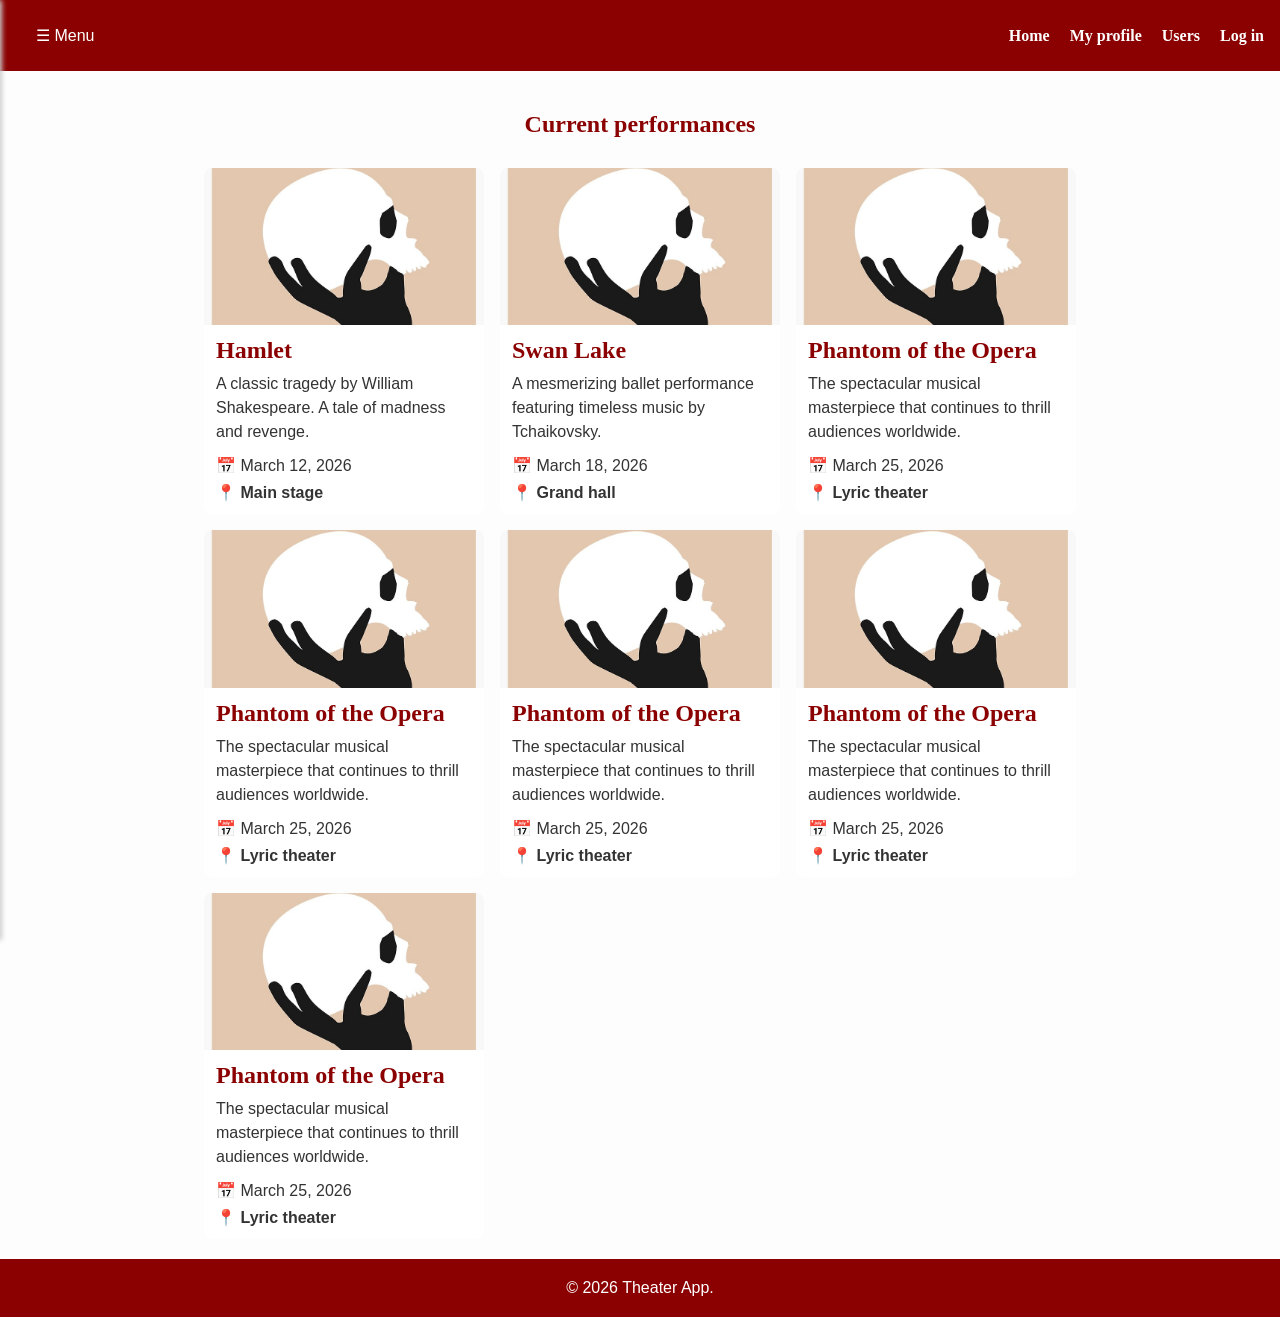
==== frontend/index.html @ f3015b36 "base structure and pages done" ====
<!DOCTYPE html>
<html lang="en">
<head>
    <meta charset="utf-8">
    <meta name="viewport" content="width=device-width, initial-scale=1.0">
    <title>theater performances</title>
    <link rel="stylesheet" href="styles/css/main.css">
</head>
<body>
    <div class="app-container">
        
        <input type="checkbox" id="sidebar-toggle" class="sidebar-toggle-checkbox">
        
        <aside class="sidebar-container">
            <label for="sidebar-toggle" class="sidebar-close-label">close menu</label>
            
            <section class="sidebar-widget">
                <h2 class="widget-title">Filters</h2>
                <p class="widget-desc">Search features will be added here later.</p>
            </section>
        </aside>

        <header class="site-header">
            <label for="sidebar-toggle" class="sidebar-toggle-label">☰ Menu</label>
            
            <nav class="main-nav">
                <ul class="nav-list">
                    <li><a href="index.html" class="nav-link">Home</a></li>
                    <li><a href="profile.html" class="nav-link">My profile</a></li>
                    <li><a href="users.html" class="nav-link">Users</a></li>
                    <li><a href="login.html" class="nav-link">Log in</a></li>
                </ul>
            </nav>
        </header>

        <div class="content-wrapper">
            <main class="main-content">
                <section class="performances-section">
                    <h1 class="section-title">Current performances</h1>
                    
                    <div class="performances-list">
                        
                        <article class="performance-card" href="./play.html">
                            <img src="assets/hamlet-poster.jpg" alt="hamlet performance poster" class="performance-image">
                            <div class="performance-body">
                                <h2 class="performance-title">Hamlet</h2>
                                <p class="performance-desc">A classic tragedy by William Shakespeare. A tale of madness and revenge.</p>
                                <p class="performance-date">March 12, 2026</p>
                                <p class="performance-location">Main stage</p>
                            </div>
                        </article>

                        <article class="performance-card">
                            <img src="assets/hamlet-poster.jpg" alt="swan lake ballet poster" class="performance-image">
                            <div class="performance-body">
                                <h2 class="performance-title">Swan Lake</h2>
                                <p class="performance-desc">A mesmerizing ballet performance featuring timeless music by Tchaikovsky.</p>
                                <p class="performance-date">March 18, 2026</p>
                                <p class="performance-location">Grand hall</p>
                            </div>
                        </article>

                        <article class="performance-card">
                            <img src="assets/hamlet-poster.jpg" alt="phantom of the opera poster" class="performance-image">
                            <div class="performance-body">
                                <h2 class="performance-title">Phantom of the Opera</h2>
                                <p class="performance-desc">The spectacular musical masterpiece that continues to thrill audiences worldwide.</p>
                                <p class="performance-date">March 25, 2026</p>
                                <p class="performance-location">Lyric theater</p>
                            </div>
                        </article>

                        <article class="performance-card">
                            <img src="assets/hamlet-poster.jpg" alt="phantom of the opera poster" class="performance-image">
                            <div class="performance-body">
                                <h2 class="performance-title">Phantom of the Opera</h2>
                                <p class="performance-desc">The spectacular musical masterpiece that continues to thrill audiences worldwide.</p>
                                <p class="performance-date">March 25, 2026</p>
                                <p class="performance-location">Lyric theater</p>
                            </div>
                        </article>

                        <article class="performance-card">
                            <img src="assets/hamlet-poster.jpg" alt="phantom of the opera poster" class="performance-image">
                            <div class="performance-body">
                                <h2 class="performance-title">Phantom of the Opera</h2>
                                <p class="performance-desc">The spectacular musical masterpiece that continues to thrill audiences worldwide.</p>
                                <p class="performance-date">March 25, 2026</p>
                                <p class="performance-location">Lyric theater</p>
                            </div>
                        </article>

                        <article class="performance-card">
                            <img src="assets/hamlet-poster.jpg" alt="phantom of the opera poster" class="performance-image">
                            <div class="performance-body">
                                <h2 class="performance-title">Phantom of the Opera</h2>
                                <p class="performance-desc">The spectacular musical masterpiece that continues to thrill audiences worldwide.</p>
                                <p class="performance-date">March 25, 2026</p>
                                <p class="performance-location">Lyric theater</p>
                            </div>
                        </article>

                        <article class="performance-card">
                            <img src="assets/hamlet-poster.jpg" alt="phantom of the opera poster" class="performance-image">
                            <div class="performance-body">
                                <h2 class="performance-title">Phantom of the Opera</h2>
                                <p class="performance-desc">The spectacular musical masterpiece that continues to thrill audiences worldwide.</p>
                                <p class="performance-date">March 25, 2026</p>
                                <p class="performance-location">Lyric theater</p>
                            </div>
                        </article>
                    </div>
                </section>
            </main>
        </div>

        <footer class="site-footer">
            <p class="footer-text">© 2026 Theater App.</p>
        </footer>
        
    </div>
</body>
</html>
---- frontend/styles/css/main.css ----
@charset "UTF-8";
.base-card, .user-card-row, .auth-card, .profile-sidebar, .performances-panel, .play-details-card, .play-details-pane, .play-booking-pane, .sidebar-widget, .performance-card {
  background-color: #ffffff;
  border: 1px solid #cccccc;
  border-radius: 8px;
  padding: 16px;
}

.base-button, .btn-small, .btn-edit, .btn-delete, .btn-cancel, .btn-submit, .btn-secondary, .btn-danger, .submit-button, .sidebar-toggle-label, .sidebar-close-label, .book-link {
  display: inline-block;
  background-color: #8b0000;
  color: #ffffff;
  padding: 10px 20px;
  text-decoration: none;
  border-radius: 4px;
  transition: background-color 0.3s ease-in-out;
  font-family: sans-serif;
  text-align: center;
}

.input-field, .role-select {
  padding: 12px;
  border: 1px solid #cccccc;
  border-radius: 4px;
  font-family: sans-serif;
  transition: box-shadow 0.3s ease;
  width: 100%;
  box-sizing: border-box;
}
.input-field:focus, .role-select:focus {
  outline: none;
  box-shadow: 0 0 0 2px #8b0000;
}

.app-container {
  display: flex;
  flex-direction: column;
  font-family: arial, sans-serif;
  background-color: #fdfdfd;
  color: #333333;
  margin: 0;
  padding: 0;
  min-height: 100vh;
}

.site-header {
  display: flex;
  align-items: center;
  justify-content: center;
  background-color: #8b0000;
  padding: 16px;
  justify-content: space-between;
}

.sidebar-toggle-label {
  cursor: pointer;
}
.sidebar-toggle-label:hover {
  background-color: #a52a2a;
}
.sidebar-toggle-label:active {
  background-color: #5c0000;
}

.sidebar-toggle-checkbox {
  display: none;
}
.sidebar-toggle-checkbox:checked ~ .sidebar-container {
  transform: translate(0, 0);
}

.nav-list {
  display: flex;
  align-items: center;
  justify-content: center;
  list-style: none;
  margin: 0;
  padding: 0;
  gap: 20px;
}

.nav-link {
  font-family: georgia, serif;
  text-decoration: none;
  font-weight: bold;
  transition: color 0.3s ease-in-out;
}
.nav-link:link {
  color: #ffffff;
}
.nav-link:visited {
  color: #ffffff;
}
.nav-link:hover {
  color: #f4e8d1;
}
.nav-link:active {
  color: #5c0000;
}

.sidebar-container {
  position: fixed;
  top: 0;
  left: 0;
  width: 280px;
  height: 100vh;
  background-color: #f4e8d1;
  padding: 20px;
  box-shadow: 2px 0 5px #cccccc;
  transform: translate(-100%, 0);
  transition: transform 0.4s ease-in-out;
  z-index: 1000;
  overflow-y: auto;
}

.sidebar-close-label {
  display: block;
  margin-bottom: 20px;
  cursor: pointer;
  background-color: #333333;
}
.sidebar-close-label:hover {
  background-color: #a52a2a;
}

.sidebar-widget::before {
  content: "🎭 ";
}

.widget-title {
  font-family: georgia, serif;
  color: #8b0000;
  margin-top: 0;
}

.content-wrapper {
  flex: 1;
  padding: 20px;
}

.section-title {
  font-family: georgia, serif;
  color: #8b0000;
  text-align: center;
  margin-bottom: 30px;
}

.performances-list {
  display: grid;
  grid-template-columns: repeat(auto-fit, minmax(220px, 280px));
  justify-content: center;
  gap: 16px;
  max-width: 80%;
  margin: 0 auto;
}

.performance-card {
  display: flex;
  flex-direction: column;
  padding: 0;
  border: 0;
  overflow: hidden;
  transition: transform 0.3s ease;
}
.performance-card:hover {
  transform: translate(0, -5px);
}

.performance-image {
  width: 100%;
  aspect-ratio: 16/9;
  -o-object-fit: cover;
     object-fit: cover;
  display: block;
  border-radius: 0;
  margin-bottom: 0;
}

.performance-title {
  font-family: georgia, serif;
  margin-top: 0;
  margin-bottom: 8px;
  color: #8b0000;
}

.performance-body {
  display: flex;
  flex-direction: column;
  flex-grow: 1;
  padding: 12px;
}

.performance-meta, .performance-date,
.performance-location {
  margin: 0;
}

.performance-desc {
  flex-grow: 1;
  line-height: 1.5;
  margin-top: 0;
  margin-bottom: 12px;
}

.performance-date,
.performance-location {
  font-family: sans-serif;
  color: #333333;
  margin-bottom: 8px;
}

.performance-date::before {
  content: "📅 ";
}

.performance-location {
  margin-bottom: 0;
  font-weight: bold;
}
.performance-location::before {
  content: "📍 ";
}

.book-link:link {
  color: #ffffff;
}
.book-link:visited {
  color: #ffffff;
}
.book-link:hover {
  background-color: #a52a2a;
  color: #f4e8d1;
}
.book-link:active {
  background-color: #5c0000;
}

.site-footer {
  display: flex;
  align-items: center;
  justify-content: center;
  background-color: #8b0000;
  color: #ffffff;
  padding: 20px;
  margin-top: auto;
}

.footer-text {
  margin: 0;
}

@keyframes fade-in {
  from {
    opacity: 0;
    transform: translate(0, 10px);
  }
  to {
    opacity: 1;
    transform: translate(0, 0);
  }
}
.play-details-card {
  padding: 0;
  overflow: hidden;
  animation: fade-in 0.5s ease-in-out;
}

.play-hero {
  position: relative;
  display: flex;
}

.hero-image {
  width: 100%;
  height: auto;
  max-height: 400px;
  -o-object-fit: cover;
     object-fit: cover;
}

.hero-overlay {
  position: absolute;
  bottom: 0;
  left: 0;
  width: 100%;
  background-color: rgba(0, 0, 0, 0.7);
  padding: 20px;
  color: #ffffff;
  box-sizing: border-box;
}

.play-title {
  font-family: georgia, serif;
  margin: 0;
  font-size: 2em;
}

.play-tagline {
  margin-top: 5px;
  margin-bottom: 0;
  font-style: italic;
}

.play-info {
  padding: 20px;
  border-bottom: 1px solid #cccccc;
}

.info-heading {
  font-family: georgia, serif;
  color: #8b0000;
}

.info-text {
  line-height: 1.6;
  margin-bottom: 20px;
}

.details-list {
  list-style: none;
  padding: 0;
  margin: 0;
}

.detail-item {
  margin-bottom: 10px;
}
.detail-item::before {
  content: "✦ ";
  color: #8b0000;
}

.detail-label {
  font-weight: bold;
}

.booking-section {
  padding: 20px;
  background-color: #f4e8d1;
}

.booking-heading {
  font-family: georgia, serif;
  color: #8b0000;
  text-align: center;
}

.booking-form {
  display: flex;
  flex-direction: column;
  gap: 15px;
  max-width: 400px;
  margin: 0 auto;
}

.form-group {
  display: flex;
  flex-direction: column;
  gap: 5px;
}

.form-label {
  font-family: sans-serif;
  font-weight: bold;
  color: #333333;
}

.form-input {
  padding: 10px;
  border: 1px solid #cccccc;
  border-radius: 4px;
  font-family: sans-serif;
  transition: box-shadow 0.3s ease;
}
.form-input:focus {
  outline: none;
  box-shadow: 0 0 0 2px #8b0000;
}

.submit-button {
  border: none;
  cursor: pointer;
  font-size: 1.1em;
  margin-top: 10px;
}
.submit-button:hover {
  background-color: #a52a2a;
  transform: scale(1.02);
}

.play-split-layout {
  display: flex;
  flex-direction: column;
}
@media (min-width: 768px) {
  .play-split-layout {
    flex-direction: row;
  }
}
.play-split-layout {
  gap: 20px;
  animation: fade-in 0.5s ease-in-out;
}

.play-details-pane {
  flex: 2;
  padding: 0;
  overflow: hidden;
  display: flex;
  flex-direction: column;
}

.play-hero-image {
  width: 100%;
  height: auto;
  max-height: 400px;
  -o-object-fit: cover;
     object-fit: cover;
}

.play-info-content {
  padding: 20px;
}

.play-title-large {
  font-family: georgia, serif;
  color: #8b0000;
  margin-top: 0;
  font-size: 2.2em;
}

.play-description {
  line-height: 1.6;
  margin-bottom: 30px;
}

.seat-selection-section {
  border-top: 1px solid #cccccc;
  padding-top: 20px;
}

.seat-heading {
  font-family: georgia, serif;
  color: #8b0000;
}

.seat-map {
  display: grid;
  grid-template-columns: repeat(5, 1fr);
  gap: 10px;
  margin-top: 15px;
}

.seat-checkbox {
  display: none;
}
.seat-checkbox:checked + .seat-label {
  background-color: #8b0000;
  color: #ffffff;
  border-color: #8b0000;
}

.seat-label {
  display: flex;
  align-items: center;
  justify-content: center;
  border: 1px solid #cccccc;
  border-radius: 4px;
  padding: 10px;
  cursor: pointer;
  font-family: sans-serif;
  font-weight: bold;
  transition: background-color 0.3s ease, border-color 0.3s ease;
}
.seat-label:hover {
  background-color: #f4e8d1;
  border-color: #8b0000;
}

.play-booking-pane {
  flex: 1;
  background-color: #f4e8d1;
  height: -moz-fit-content;
  height: fit-content;
  position: sticky;
  top: 20px;
}

.booking-title {
  font-family: georgia, serif;
  color: #8b0000;
  text-align: center;
  margin-top: 0;
}

.booking-form-vertical {
  display: flex;
  flex-direction: column;
  gap: 15px;
}

.profile-layout {
  display: flex;
  flex-direction: column;
}
@media (min-width: 768px) {
  .profile-layout {
    flex-direction: row;
  }
}
.profile-layout {
  gap: 20px;
  animation: fade-in 0.5s ease-in-out;
}

.profile-sidebar {
  flex: 1;
  display: flex;
  flex-direction: column;
  height: -moz-fit-content;
  height: fit-content;
}

.profile-avatar-wrapper {
  display: flex;
  align-items: center;
  justify-content: center;
  margin-bottom: 20px;
}

.profile-avatar {
  width: 120px;
  height: 120px;
  border-radius: 50%;
  -o-object-fit: cover;
     object-fit: cover;
  border: 3px solid #8b0000;
}

.role-badge {
  display: inline-block;
  padding: 6px 12px;
  border-radius: 4px;
  font-family: sans-serif;
  font-weight: bold;
  text-align: center;
  margin-bottom: 20px;
}

.role-admin {
  background-color: #8b0000;
  color: #ffffff;
}

.role-regular {
  background-color: #f4e8d1;
  color: #333333;
  border: 1px solid #8b0000;
}

.account-actions {
  display: flex;
  flex-direction: column;
  gap: 10px;
  margin-top: 30px;
  padding-top: 20px;
  border-top: 1px solid #cccccc;
}

.btn-secondary {
  background-color: #f4e8d1;
  color: #333333;
  border: 1px solid #cccccc;
}
.btn-secondary:hover {
  background-color: #cccccc;
  color: #333333;
}

.btn-danger {
  background-color: #ffffff;
  color: #8b0000;
  border: 1px solid #8b0000;
}
.btn-danger:hover {
  background-color: #8b0000;
  color: #ffffff;
}

.profile-content {
  flex: 2;
  display: flex;
  flex-direction: column;
  gap: 20px;
}

.panel-heading {
  font-family: georgia, serif;
  color: #8b0000;
  border-bottom: 2px solid #f4e8d1;
  padding-bottom: 10px;
  margin-top: 0;
}

.mini-performance-card {
  display: flex;
  align-items: center;
  gap: 15px;
  padding: 10px 0;
  border-bottom: 1px solid #cccccc;
  transition: background-color 0.3s ease;
}
.mini-performance-card:last-child {
  border-bottom: 0;
}
.mini-performance-card:hover {
  background-color: #f4e8d1;
}

.mini-image {
  width: 60px;
  height: 80px;
  -o-object-fit: cover;
     object-fit: cover;
  border-radius: 4px;
}

.mini-details {
  flex-grow: 1;
}

.mini-title {
  font-family: georgia, serif;
  margin: 0 0 5px 0;
  color: #8b0000;
}

.mini-info {
  font-family: sans-serif;
  margin: 0;
  font-size: 0.9em;
  color: #333333;
}

.auth-wrapper {
  display: flex;
  align-items: center;
  justify-content: center;
  min-height: 60vh;
  width: 100%;
}

.auth-card {
  width: 100%;
  max-width: 400px;
  animation: fade-in 0.5s ease-in-out;
}

.auth-header {
  font-family: georgia, serif;
  color: #8b0000;
  text-align: center;
  margin-top: 0;
  margin-bottom: 20px;
}

.auth-actions {
  display: flex;
  justify-content: space-between;
  gap: 10px;
  margin-top: 25px;
}

.btn-cancel {
  background-color: #f4e8d1;
  color: #333333;
  border: 1px solid #cccccc;
  flex: 1;
}
.btn-cancel:hover {
  background-color: #cccccc;
}

.btn-submit {
  flex: 1;
  border: none;
  cursor: pointer;
}
.btn-submit:hover {
  background-color: #a52a2a;
}

.role-select {
  background-color: #ffffff;
  cursor: pointer;
}

.users-layout {
  display: flex;
  flex-direction: column;
  gap: 15px;
  animation: fade-in 0.5s ease-in-out;
}

.users-header-bar {
  display: flex;
  justify-content: space-between;
  align-items: center;
  border-bottom: 2px solid #8b0000;
  padding-bottom: 10px;
  margin-bottom: 20px;
}

.users-title {
  font-family: georgia, serif;
  color: #8b0000;
  margin: 0;
}

.user-card-row {
  display: flex;
  flex-direction: column;
  gap: 15px;
  transition: transform 0.3s ease, box-shadow 0.3s ease;
}
@media (min-width: 768px) {
  .user-card-row {
    flex-direction: row;
    align-items: center;
    justify-content: space-between;
  }
}
.user-card-row:hover {
  transform: translate(0, -3px);
}

.user-info-group {
  display: flex;
  align-items: center;
  gap: 15px;
}

.user-avatar-small {
  width: 50px;
  height: 50px;
  border-radius: 50%;
  -o-object-fit: cover;
     object-fit: cover;
  border: 2px solid #f4e8d1;
}

.user-details-text {
  display: flex;
  flex-direction: column;
  gap: 5px;
}

.user-name {
  font-family: georgia, serif;
  margin: 0;
  font-weight: bold;
  color: #8b0000;
}

.user-email-text {
  font-family: sans-serif;
  margin: 0;
  font-size: 0.9em;
  color: #333333;
}

.user-actions-group {
  display: flex;
  align-items: center;
  gap: 10px;
}
.user-actions-group .role-badge {
  margin-bottom: 0;
}

.btn-small, .btn-delete, .btn-edit {
  padding: 6px 12px;
  font-size: 0.9em;
}

.btn-edit {
  background-color: #f4e8d1;
  color: #333333;
  border: 1px solid #cccccc;
}
.btn-edit:hover {
  background-color: #cccccc;
}

.btn-delete {
  background-color: #ffffff;
  color: #8b0000;
  border: 1px solid #8b0000;
}
.btn-delete:hover {
  background-color: #8b0000;
  color: #ffffff;
}

body {
  margin: 0;
  padding: 0;
}/*# sourceMappingURL=main.css.map */
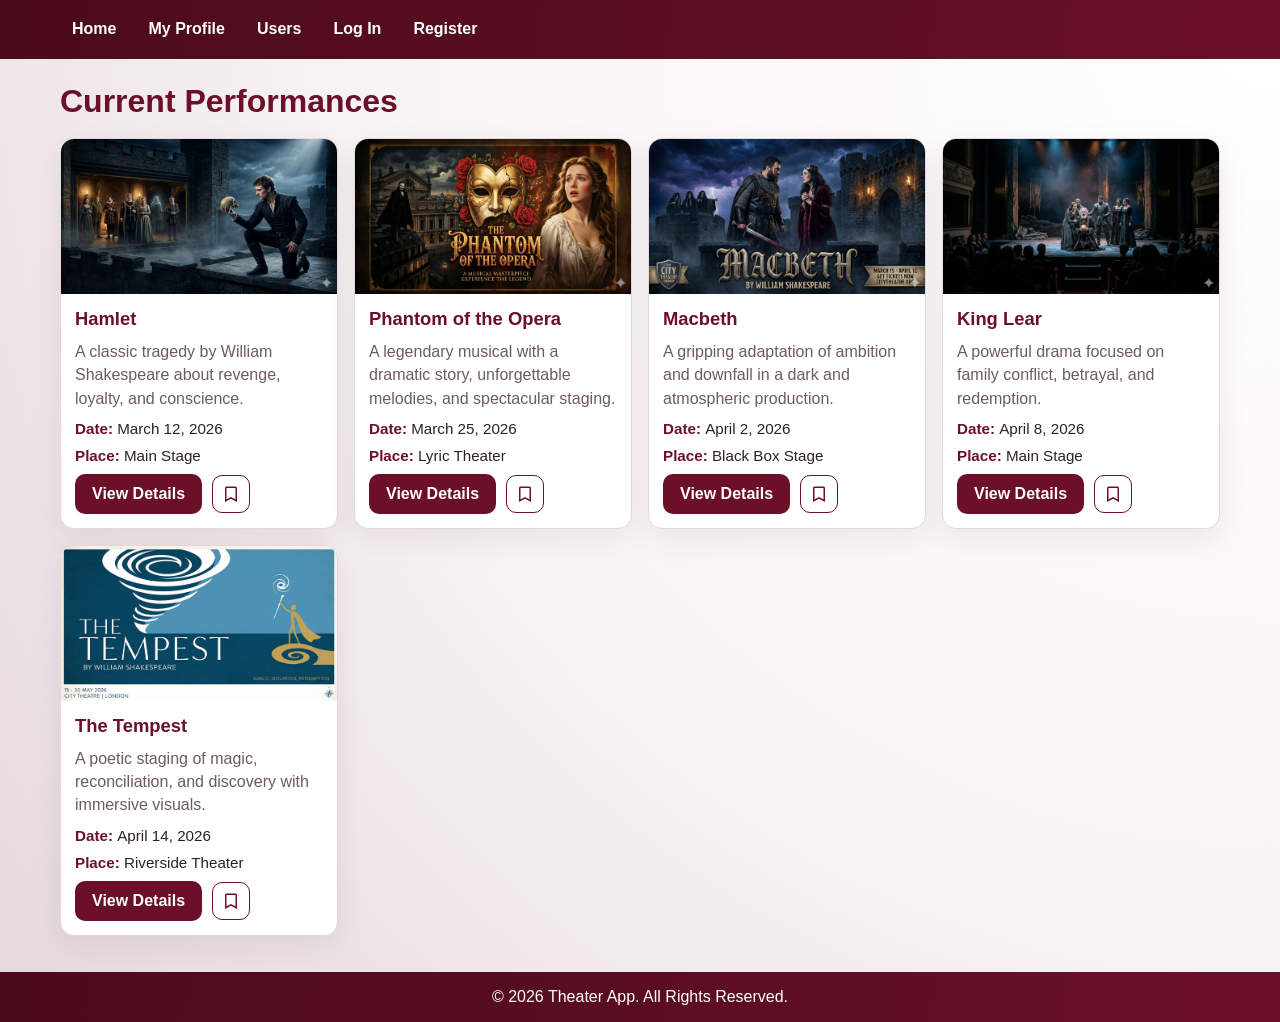
==== commit 9ef506e0: "worked on design and layout" ====
--- a/frontend/index.html
+++ b/frontend/index.html
@@ -1,34 +1,21 @@
-<!DOCTYPE html>
+<!doctype html>
 <html lang="en">
 <head>
     <meta charset="utf-8">
     <meta name="viewport" content="width=device-width, initial-scale=1.0">
-    <title>theater performances</title>
+    <title>Theater Performances</title>
     <link rel="stylesheet" href="styles/css/main.css">
 </head>
 <body>
     <div class="app-container">
-        
-        <input type="checkbox" id="sidebar-toggle" class="sidebar-toggle-checkbox">
-        
-        <aside class="sidebar-container">
-            <label for="sidebar-toggle" class="sidebar-close-label">close menu</label>
-            
-            <section class="sidebar-widget">
-                <h2 class="widget-title">Filters</h2>
-                <p class="widget-desc">Search features will be added here later.</p>
-            </section>
-        </aside>
-
         <header class="site-header">
-            <label for="sidebar-toggle" class="sidebar-toggle-label">☰ Menu</label>
-            
-            <nav class="main-nav">
+            <nav class="main-nav" aria-label="Main navigation">
                 <ul class="nav-list">
                     <li><a href="index.html" class="nav-link">Home</a></li>
-                    <li><a href="profile.html" class="nav-link">My profile</a></li>
+                    <li><a href="profile.html" class="nav-link">My Profile</a></li>
                     <li><a href="users.html" class="nav-link">Users</a></li>
-                    <li><a href="login.html" class="nav-link">Log in</a></li>
+                    <li><a href="login.html" class="nav-link">Log In</a></li>
+                    <li><a href="register.html" class="nav-link">Register</a></li>
                 </ul>
             </nav>
         </header>
@@ -36,77 +23,96 @@
         <div class="content-wrapper">
             <main class="main-content">
                 <section class="performances-section">
-                    <h1 class="section-title">Current performances</h1>
-                    
+                    <h1 class="section-title">Current Performances</h1>
+
                     <div class="performances-list">
-                        
-                        <article class="performance-card" href="./play.html">
-                            <img src="assets/hamlet-poster.jpg" alt="hamlet performance poster" class="performance-image">
+                        <article class="performance-card">
+                            <img src="assets/hamlet-poster.png" alt="Hamlet performance poster" class="performance-image">
                             <div class="performance-body">
                                 <h2 class="performance-title">Hamlet</h2>
-                                <p class="performance-desc">A classic tragedy by William Shakespeare. A tale of madness and revenge.</p>
+                                <p class="performance-desc">A classic tragedy by William Shakespeare about revenge, loyalty, and conscience.</p>
                                 <p class="performance-date">March 12, 2026</p>
-                                <p class="performance-location">Main stage</p>
+                                <p class="performance-location">Main Stage</p>
+                                <div class="performance-actions">
+                                    <a href="play.html" class="base-button card-link">View Details</a>
+                                    <button type="button" class="save-icon-button" aria-label="Save performance" title="Save performance">
+                                        <svg class="save-icon" viewBox="0 0 24 24" aria-hidden="true" focusable="false">
+                                            <path d="M6 3h12a1 1 0 0 1 1 1v17l-7-4-7 4V4a1 1 0 0 1 1-1z"></path>
+                                        </svg>
+                                    </button>
+                                </div>
                             </div>
                         </article>
 
                         <article class="performance-card">
-                            <img src="assets/hamlet-poster.jpg" alt="swan lake ballet poster" class="performance-image">
+                            <img src="assets/phantom-poster.png" alt="Phantom of the Opera poster" class="performance-image">
                             <div class="performance-body">
-                                <h2 class="performance-title">Swan Lake</h2>
-                                <p class="performance-desc">A mesmerizing ballet performance featuring timeless music by Tchaikovsky.</p>
-                                <p class="performance-date">March 18, 2026</p>
-                                <p class="performance-location">Grand hall</p>
+                                <h2 class="performance-title">Phantom of the Opera</h2>
+                                <p class="performance-desc">A legendary musical with a dramatic story, unforgettable melodies, and spectacular staging.</p>
+                                <p class="performance-date">March 25, 2026</p>
+                                <p class="performance-location">Lyric Theater</p>
+                                <div class="performance-actions">
+                                    <a href="play.html" class="base-button card-link">View Details</a>
+                                    <button type="button" class="save-icon-button" aria-label="Save performance" title="Save performance">
+                                        <svg class="save-icon" viewBox="0 0 24 24" aria-hidden="true" focusable="false">
+                                            <path d="M6 3h12a1 1 0 0 1 1 1v17l-7-4-7 4V4a1 1 0 0 1 1-1z"></path>
+                                        </svg>
+                                    </button>
+                                </div>
                             </div>
                         </article>
 
                         <article class="performance-card">
-                            <img src="assets/hamlet-poster.jpg" alt="phantom of the opera poster" class="performance-image">
+                            <img src="assets/macbeth-poster.png" alt="Macbeth performance poster" class="performance-image">
                             <div class="performance-body">
-                                <h2 class="performance-title">Phantom of the Opera</h2>
-                                <p class="performance-desc">The spectacular musical masterpiece that continues to thrill audiences worldwide.</p>
-                                <p class="performance-date">March 25, 2026</p>
-                                <p class="performance-location">Lyric theater</p>
+                                <h2 class="performance-title">Macbeth</h2>
+                                <p class="performance-desc">A gripping adaptation of ambition and downfall in a dark and atmospheric production.</p>
+                                <p class="performance-date">April 2, 2026</p>
+                                <p class="performance-location">Black Box Stage</p>
+                                <div class="performance-actions">
+                                    <a href="play.html" class="base-button card-link">View Details</a>
+                                    <button type="button" class="save-icon-button" aria-label="Save performance" title="Save performance">
+                                        <svg class="save-icon" viewBox="0 0 24 24" aria-hidden="true" focusable="false">
+                                            <path d="M6 3h12a1 1 0 0 1 1 1v17l-7-4-7 4V4a1 1 0 0 1 1-1z"></path>
+                                        </svg>
+                                    </button>
+                                </div>
                             </div>
                         </article>
 
                         <article class="performance-card">
-                            <img src="assets/hamlet-poster.jpg" alt="phantom of the opera poster" class="performance-image">
+                            <img src="assets/king-lear-poster.png" alt="King Lear performance poster" class="performance-image">
                             <div class="performance-body">
-                                <h2 class="performance-title">Phantom of the Opera</h2>
-                                <p class="performance-desc">The spectacular musical masterpiece that continues to thrill audiences worldwide.</p>
-                                <p class="performance-date">March 25, 2026</p>
-                                <p class="performance-location">Lyric theater</p>
+                                <h2 class="performance-title">King Lear</h2>
+                                <p class="performance-desc">A powerful drama focused on family conflict, betrayal, and redemption.</p>
+                                <p class="performance-date">April 8, 2026</p>
+                                <p class="performance-location">Main Stage</p>
+                                <div class="performance-actions">
+                                    <a href="play.html" class="base-button card-link">View Details</a>
+                                    <button type="button" class="save-icon-button" aria-label="Save performance" title="Save performance">
+                                        <svg class="save-icon" viewBox="0 0 24 24" aria-hidden="true" focusable="false">
+                                            <path d="M6 3h12a1 1 0 0 1 1 1v17l-7-4-7 4V4a1 1 0 0 1 1-1z"></path>
+                                        </svg>
+                                    </button>
+                                </div>
                             </div>
                         </article>
 
                         <article class="performance-card">
-                            <img src="assets/hamlet-poster.jpg" alt="phantom of the opera poster" class="performance-image">
+                            <img src="assets/tempest-poster.png" alt="The Tempest performance poster" class="performance-image">
                             <div class="performance-body">
-                                <h2 class="performance-title">Phantom of the Opera</h2>
-                                <p class="performance-desc">The spectacular musical masterpiece that continues to thrill audiences worldwide.</p>
-                                <p class="performance-date">March 25, 2026</p>
-                                <p class="performance-location">Lyric theater</p>
-                            </div>
-                        </article>
-
-                        <article class="performance-card">
-                            <img src="assets/hamlet-poster.jpg" alt="phantom of the opera poster" class="performance-image">
-                            <div class="performance-body">
-                                <h2 class="performance-title">Phantom of the Opera</h2>
-                                <p class="performance-desc">The spectacular musical masterpiece that continues to thrill audiences worldwide.</p>
-                                <p class="performance-date">March 25, 2026</p>
-                                <p class="performance-location">Lyric theater</p>
-                            </div>
-                        </article>
-
-                        <article class="performance-card">
-                            <img src="assets/hamlet-poster.jpg" alt="phantom of the opera poster" class="performance-image">
-                            <div class="performance-body">
-                                <h2 class="performance-title">Phantom of the Opera</h2>
-                                <p class="performance-desc">The spectacular musical masterpiece that continues to thrill audiences worldwide.</p>
-                                <p class="performance-date">March 25, 2026</p>
-                                <p class="performance-location">Lyric theater</p>
+                                <h2 class="performance-title">The Tempest</h2>
+                                <p class="performance-desc">A poetic staging of magic, reconciliation, and discovery with immersive visuals.</p>
+                                <p class="performance-date">April 14, 2026</p>
+                                <p class="performance-location">Riverside Theater</p>
+                                <div class="performance-actions">
+                                    <a href="play.html" class="base-button card-link">View Details</a>
+                                    <button type="button" class="save-icon-button" aria-label="Save performance" title="Save performance">
+                                        <svg class="save-icon" viewBox="0 0 24 24" aria-hidden="true" focusable="false">
+                                            <path d="M6 3h12a1 1 0 0 1 1 1v17l-7-4-7 4V4a1 1 0 0 1 1-1z"></path>
+                                        </svg>
+                                    </button>
+                                </div>
                             </div>
                         </article>
                     </div>
@@ -115,9 +121,8 @@
         </div>
 
         <footer class="site-footer">
-            <p class="footer-text">© 2026 Theater App.</p>
+            <p class="footer-text">© 2026 Theater App. All Rights Reserved.</p>
         </footer>
-        
     </div>
 </body>
 </html>
--- a/frontend/styles/css/main.css
+++ b/frontend/styles/css/main.css
@@ -1,169 +1,179 @@
-@charset "UTF-8";
-.base-card, .user-card-row, .auth-card, .profile-sidebar, .performances-panel, .play-details-card, .play-details-pane, .play-booking-pane, .sidebar-widget, .performance-card {
-  background-color: #ffffff;
-  border: 1px solid #cccccc;
+* {
+  box-sizing: border-box;
+}
+
+body {
+  margin: 0;
+  font-family: "Segoe UI", Tahoma, Geneva, Verdana, sans-serif;
+  color: #2f2025;
+  background: radial-gradient(circle at top right, #ffffff 0%, #f8f4f5 55%, #e5d7dd 100%);
+}
+
+.base-card, .user-card-row, .auth-card, .profile-sidebar, .performances-panel, .play-details-pane, .seat-selection-pane, .performance-card {
+  background-color: #ffffff;
+  border: 1px solid #e5d7dd;
+  border-radius: 14px;
+  box-shadow: 0 10px 30px rgba(65, 21, 36, 0.0784313725);
+  padding: 18px;
+}
+
+.base-button, .btn-small, .btn-edit, .btn-delete, .btn-cancel,
+.btn-submit, .btn-secondary, .btn-danger, .submit-button-seat-continue {
+  display: inline-block;
+  background-color: #6b1028;
+  color: #ffffff;
+  border: 1px solid transparent;
+  border-radius: 10px;
+  padding: 10px 16px;
+  text-decoration: none;
+  font-weight: 600;
+  cursor: pointer;
+  transition: background-color 0.25s ease, transform 0.2s ease, box-shadow 0.25s ease;
+}
+.base-button:hover, .btn-small:hover, .btn-edit:hover, .btn-delete:hover, .btn-cancel:hover,
+.btn-submit:hover, .btn-secondary:hover, .btn-danger:hover, .submit-button-seat-continue:hover {
+  background-color: #8d203d;
+  transform: translateY(-1px);
+  box-shadow: 0 8px 20px rgba(65, 21, 36, 0.0784313725);
+}
+.base-button:active, .btn-small:active, .btn-edit:active, .btn-delete:active, .btn-cancel:active,
+.btn-submit:active, .btn-secondary:active, .btn-danger:active, .submit-button-seat-continue:active {
+  background-color: #3b0915;
+  transform: translateY(0);
+}
+
+.input-field,
+.role-select {
+  width: 100%;
+  border: 1px solid #e5d7dd;
+  border-radius: 10px;
+  padding: 11px 12px;
+  font: inherit;
+  color: #2f2025;
+  background-color: #ffffff;
+  transition: border-color 0.2s ease, box-shadow 0.2s ease;
+}
+.input-field:focus,
+.role-select:focus {
+  outline: none;
+  border-color: #b03a58;
+  box-shadow: 0 0 0 3px rgba(65, 21, 36, 0.0784313725);
+}
+
+.form-group {
+  display: flex;
+  flex-direction: column;
+  gap: 6px;
+}
+
+.form-label {
+  font-weight: 600;
+  color: #2f2025;
+}
+
+.booking-form-vertical {
+  display: flex;
+  flex-direction: column;
+  gap: 14px;
+}
+
+@keyframes fade-in {
+  from {
+    opacity: 0;
+    transform: translateY(8px);
+  }
+  to {
+    opacity: 1;
+    transform: translateY(0);
+  }
+}
+.app-container {
+  min-height: 100vh;
+  display: flex;
+  flex-direction: column;
+}
+
+.site-header {
+  position: sticky;
+  top: 0;
+  z-index: 20;
+  background: linear-gradient(100deg, #4a0b1b, #6b1028);
+  padding: 12px 18px;
+  border-bottom: 1px solid rgba(65, 21, 36, 0.0784313725);
+}
+
+.main-nav {
+  max-width: 1160px;
+  margin: 0 auto;
+}
+
+.nav-list {
+  list-style: none;
+  margin: 0;
+  padding: 0;
+  display: flex;
+  flex-wrap: wrap;
+  gap: 8px;
+}
+
+.nav-link {
+  display: inline-block;
+  color: #ffffff;
+  text-decoration: none;
+  font-weight: 600;
   border-radius: 8px;
-  padding: 16px;
-}
-
-.base-button, .btn-small, .btn-edit, .btn-delete, .btn-cancel, .btn-submit, .btn-secondary, .btn-danger, .submit-button, .sidebar-toggle-label, .sidebar-close-label, .book-link {
-  display: inline-block;
-  background-color: #8b0000;
+  padding: 8px 12px;
+  transition: background-color 0.2s ease;
+}
+.nav-link:hover, .nav-link:focus-visible {
+  background-color: rgba(65, 21, 36, 0.0784313725);
+  outline: none;
+}
+
+.content-wrapper {
+  width: min(1160px, 100% - 32px);
+  margin: 24px auto 36px;
+  flex: 1;
+}
+
+.section-title {
+  margin: 0 0 18px;
+  color: #6b1028;
+  font-size: clamp(1.55rem, 2.6vw, 2rem);
+}
+
+.site-footer {
+  margin-top: auto;
+  background: linear-gradient(100deg, #4a0b1b, #6b1028);
   color: #ffffff;
-  padding: 10px 20px;
-  text-decoration: none;
-  border-radius: 4px;
-  transition: background-color 0.3s ease-in-out;
-  font-family: sans-serif;
+  padding: 16px 20px;
   text-align: center;
 }
 
-.input-field, .role-select {
-  padding: 12px;
-  border: 1px solid #cccccc;
-  border-radius: 4px;
-  font-family: sans-serif;
-  transition: box-shadow 0.3s ease;
-  width: 100%;
-  box-sizing: border-box;
-}
-.input-field:focus, .role-select:focus {
-  outline: none;
-  box-shadow: 0 0 0 2px #8b0000;
-}
-
-.app-container {
-  display: flex;
-  flex-direction: column;
-  font-family: arial, sans-serif;
-  background-color: #fdfdfd;
-  color: #333333;
-  margin: 0;
-  padding: 0;
-  min-height: 100vh;
-}
-
-.site-header {
-  display: flex;
-  align-items: center;
-  justify-content: center;
-  background-color: #8b0000;
-  padding: 16px;
-  justify-content: space-between;
-}
-
-.sidebar-toggle-label {
-  cursor: pointer;
-}
-.sidebar-toggle-label:hover {
-  background-color: #a52a2a;
-}
-.sidebar-toggle-label:active {
-  background-color: #5c0000;
-}
-
-.sidebar-toggle-checkbox {
+.footer-text {
+  margin: 0;
+}
+
+.sidebar-toggle-checkbox,
+.sidebar-toggle-label,
+.sidebar-container,
+.sidebar-close-label,
+.sidebar-widget {
   display: none;
-}
-.sidebar-toggle-checkbox:checked ~ .sidebar-container {
-  transform: translate(0, 0);
-}
-
-.nav-list {
-  display: flex;
-  align-items: center;
-  justify-content: center;
-  list-style: none;
-  margin: 0;
-  padding: 0;
-  gap: 20px;
-}
-
-.nav-link {
-  font-family: georgia, serif;
-  text-decoration: none;
-  font-weight: bold;
-  transition: color 0.3s ease-in-out;
-}
-.nav-link:link {
-  color: #ffffff;
-}
-.nav-link:visited {
-  color: #ffffff;
-}
-.nav-link:hover {
-  color: #f4e8d1;
-}
-.nav-link:active {
-  color: #5c0000;
-}
-
-.sidebar-container {
-  position: fixed;
-  top: 0;
-  left: 0;
-  width: 280px;
-  height: 100vh;
-  background-color: #f4e8d1;
-  padding: 20px;
-  box-shadow: 2px 0 5px #cccccc;
-  transform: translate(-100%, 0);
-  transition: transform 0.4s ease-in-out;
-  z-index: 1000;
-  overflow-y: auto;
-}
-
-.sidebar-close-label {
-  display: block;
-  margin-bottom: 20px;
-  cursor: pointer;
-  background-color: #333333;
-}
-.sidebar-close-label:hover {
-  background-color: #a52a2a;
-}
-
-.sidebar-widget::before {
-  content: "🎭 ";
-}
-
-.widget-title {
-  font-family: georgia, serif;
-  color: #8b0000;
-  margin-top: 0;
-}
-
-.content-wrapper {
-  flex: 1;
-  padding: 20px;
-}
-
-.section-title {
-  font-family: georgia, serif;
-  color: #8b0000;
-  text-align: center;
-  margin-bottom: 30px;
 }
 
 .performances-list {
   display: grid;
-  grid-template-columns: repeat(auto-fit, minmax(220px, 280px));
-  justify-content: center;
+  grid-template-columns: repeat(auto-fit, minmax(220px, 1fr));
   gap: 16px;
-  max-width: 80%;
-  margin: 0 auto;
 }
 
 .performance-card {
-  display: flex;
-  flex-direction: column;
   padding: 0;
-  border: 0;
   overflow: hidden;
-  transition: transform 0.3s ease;
-}
-.performance-card:hover {
-  transform: translate(0, -5px);
+  display: flex;
+  flex-direction: column;
+  animation: fade-in 0.4s ease both;
 }
 
 .performance-image {
@@ -172,360 +182,235 @@
   -o-object-fit: cover;
      object-fit: cover;
   display: block;
-  border-radius: 0;
-  margin-bottom: 0;
+}
+
+.performance-body {
+  display: flex;
+  flex-direction: column;
+  gap: 10px;
+  padding: 14px;
 }
 
 .performance-title {
-  font-family: georgia, serif;
-  margin-top: 0;
-  margin-bottom: 8px;
-  color: #8b0000;
-}
-
-.performance-body {
-  display: flex;
-  flex-direction: column;
-  flex-grow: 1;
-  padding: 12px;
-}
-
-.performance-meta, .performance-date,
-.performance-location {
-  margin: 0;
+  margin: 0;
+  color: #6b1028;
+  font-size: 1.15rem;
 }
 
 .performance-desc {
-  flex-grow: 1;
-  line-height: 1.5;
-  margin-top: 0;
-  margin-bottom: 12px;
+  margin: 0;
+  color: #6f5a62;
+  line-height: 1.45;
 }
 
 .performance-date,
 .performance-location {
-  font-family: sans-serif;
-  color: #333333;
-  margin-bottom: 8px;
+  margin: 0;
+  font-size: 0.95rem;
 }
 
 .performance-date::before {
-  content: "📅 ";
-}
-
-.performance-location {
-  margin-bottom: 0;
-  font-weight: bold;
-}
+  content: "Date: ";
+  font-weight: 700;
+  color: #6b1028;
+}
+
 .performance-location::before {
-  content: "📍 ";
-}
-
-.book-link:link {
-  color: #ffffff;
-}
-.book-link:visited {
-  color: #ffffff;
-}
-.book-link:hover {
-  background-color: #a52a2a;
-  color: #f4e8d1;
-}
-.book-link:active {
-  background-color: #5c0000;
-}
-
-.site-footer {
-  display: flex;
-  align-items: center;
-  justify-content: center;
-  background-color: #8b0000;
-  color: #ffffff;
-  padding: 20px;
+  content: "Place: ";
+  font-weight: 700;
+  color: #6b1028;
+}
+
+.card-link {
   margin-top: auto;
-}
-
-.footer-text {
-  margin: 0;
-}
-
-@keyframes fade-in {
-  from {
-    opacity: 0;
-    transform: translate(0, 10px);
+  width: -moz-fit-content;
+  width: fit-content;
+}
+
+.play-split-layout {
+  display: grid;
+  grid-template-columns: 1fr;
+  gap: 18px;
+}
+@media (min-width: 980px) {
+  .play-split-layout {
+    grid-template-columns: 1.05fr 1fr;
+    align-items: start;
   }
-  to {
-    opacity: 1;
-    transform: translate(0, 0);
-  }
-}
-.play-details-card {
+}
+
+.play-details-pane {
   padding: 0;
   overflow: hidden;
-  animation: fade-in 0.5s ease-in-out;
-}
-
-.play-hero {
-  position: relative;
-  display: flex;
-}
-
-.hero-image {
+}
+
+.play-hero-image {
   width: 100%;
-  height: auto;
-  max-height: 400px;
+  max-height: 360px;
   -o-object-fit: cover;
      object-fit: cover;
-}
-
-.hero-overlay {
-  position: absolute;
-  bottom: 0;
-  left: 0;
-  width: 100%;
-  background-color: rgba(0, 0, 0, 0.7);
-  padding: 20px;
-  color: #ffffff;
-  box-sizing: border-box;
-}
-
-.play-title {
-  font-family: georgia, serif;
-  margin: 0;
-  font-size: 2em;
-}
-
-.play-tagline {
-  margin-top: 5px;
-  margin-bottom: 0;
-  font-style: italic;
-}
-
-.play-info {
-  padding: 20px;
-  border-bottom: 1px solid #cccccc;
-}
-
-.info-heading {
-  font-family: georgia, serif;
-  color: #8b0000;
-}
-
-.info-text {
+  display: block;
+}
+
+.play-info-content {
+  padding: 18px;
+}
+
+.play-title-large {
+  margin-top: 0;
+  color: #6b1028;
+}
+
+.play-description {
   line-height: 1.6;
-  margin-bottom: 20px;
-}
-
-.details-list {
+  color: #6f5a62;
+  margin-bottom: 16px;
+}
+
+.play-meta-list {
   list-style: none;
   padding: 0;
   margin: 0;
-}
-
-.detail-item {
-  margin-bottom: 10px;
-}
-.detail-item::before {
-  content: "✦ ";
-  color: #8b0000;
-}
-
-.detail-label {
-  font-weight: bold;
-}
-
-.booking-section {
-  padding: 20px;
-  background-color: #f4e8d1;
-}
-
-.booking-heading {
-  font-family: georgia, serif;
-  color: #8b0000;
+  display: flex;
+  flex-direction: column;
+  gap: 8px;
+}
+
+.play-meta-item {
+  display: flex;
+  gap: 8px;
+  flex-wrap: wrap;
+}
+
+.play-meta-label {
+  font-weight: 700;
+  color: #6b1028;
+}
+
+.play-meta-value {
+  color: #2f2025;
+}
+
+.seat-heading {
+  margin: 0 0 8px;
+  color: #6b1028;
+}
+
+.seat-instruction {
+  margin: 0 0 14px;
+  color: #6f5a62;
+}
+
+.seat-map {
+  display: flex;
+  flex-direction: column;
+  gap: 10px;
+  overflow-x: auto;
+  padding-bottom: 6px;
+  align-items: center;
+}
+
+.seat-row {
+  display: grid;
+  grid-template-columns: 32px max-content;
+  align-items: center;
+  gap: 10px;
+  width: -moz-max-content;
+  width: max-content;
+}
+
+.seat-row-label {
+  display: flex;
+  align-items: center;
+  justify-content: center;
+  height: 32px;
+  font-weight: 700;
+  color: #6b1028;
+}
+
+.seat-row-seats {
+  display: grid;
+  grid-template-columns: repeat(10, 32px);
+  gap: 8px;
+}
+
+.seat-stage {
+  width: 434px;
+  max-width: 100%;
   text-align: center;
-}
-
-.booking-form {
-  display: flex;
-  flex-direction: column;
-  gap: 15px;
-  max-width: 400px;
-  margin: 0 auto;
-}
-
-.form-group {
-  display: flex;
-  flex-direction: column;
-  gap: 5px;
-}
-
-.form-label {
-  font-family: sans-serif;
-  font-weight: bold;
-  color: #333333;
-}
-
-.form-input {
-  padding: 10px;
-  border: 1px solid #cccccc;
-  border-radius: 4px;
-  font-family: sans-serif;
-  transition: box-shadow 0.3s ease;
-}
-.form-input:focus {
-  outline: none;
-  box-shadow: 0 0 0 2px #8b0000;
-}
-
-.submit-button {
-  border: none;
+  padding: 8px 12px;
+  border: 1px solid #e5d7dd;
+  border-radius: 8px;
+  background-color: #f3e7ea;
+  color: #6b1028;
+  font-weight: 700;
+  text-transform: uppercase;
+  letter-spacing: 0.08em;
+}
+
+.seat-checkbox {
+  position: absolute;
+  opacity: 0;
+  pointer-events: none;
+}
+
+.seat-label {
+  display: flex;
+  align-items: center;
+  justify-content: center;
+  width: 32px;
+  height: 32px;
+  border: 1px solid #e5d7dd;
+  border-radius: 50%;
+  font-size: 0.82rem;
+  font-weight: 700;
   cursor: pointer;
-  font-size: 1.1em;
-  margin-top: 10px;
-}
-.submit-button:hover {
-  background-color: #a52a2a;
-  transform: scale(1.02);
-}
-
-.play-split-layout {
-  display: flex;
-  flex-direction: column;
-}
-@media (min-width: 768px) {
-  .play-split-layout {
-    flex-direction: row;
-  }
-}
-.play-split-layout {
-  gap: 20px;
-  animation: fade-in 0.5s ease-in-out;
-}
-
-.play-details-pane {
-  flex: 2;
-  padding: 0;
-  overflow: hidden;
-  display: flex;
-  flex-direction: column;
-}
-
-.play-hero-image {
-  width: 100%;
-  height: auto;
-  max-height: 400px;
-  -o-object-fit: cover;
-     object-fit: cover;
-}
-
-.play-info-content {
-  padding: 20px;
-}
-
-.play-title-large {
-  font-family: georgia, serif;
-  color: #8b0000;
-  margin-top: 0;
-  font-size: 2.2em;
-}
-
-.play-description {
-  line-height: 1.6;
-  margin-bottom: 30px;
-}
-
-.seat-selection-section {
-  border-top: 1px solid #cccccc;
-  padding-top: 20px;
-}
-
-.seat-heading {
-  font-family: georgia, serif;
-  color: #8b0000;
-}
-
-.seat-map {
-  display: grid;
-  grid-template-columns: repeat(5, 1fr);
-  gap: 10px;
-  margin-top: 15px;
-}
-
-.seat-checkbox {
-  display: none;
-}
+  transition: background-color 0.2s ease, color 0.2s ease, border-color 0.2s ease;
+}
+.seat-label:hover {
+  border-color: #6b1028;
+  background-color: #f3e7ea;
+}
+
 .seat-checkbox:checked + .seat-label {
-  background-color: #8b0000;
+  background-color: #6b1028;
+  border-color: #6b1028;
   color: #ffffff;
-  border-color: #8b0000;
-}
-
-.seat-label {
-  display: flex;
-  align-items: center;
-  justify-content: center;
-  border: 1px solid #cccccc;
-  border-radius: 4px;
-  padding: 10px;
-  cursor: pointer;
-  font-family: sans-serif;
-  font-weight: bold;
-  transition: background-color 0.3s ease, border-color 0.3s ease;
-}
-.seat-label:hover {
-  background-color: #f4e8d1;
-  border-color: #8b0000;
-}
-
-.play-booking-pane {
-  flex: 1;
-  background-color: #f4e8d1;
-  height: -moz-fit-content;
-  height: fit-content;
-  position: sticky;
-  top: 20px;
-}
-
-.booking-title {
-  font-family: georgia, serif;
-  color: #8b0000;
-  text-align: center;
-  margin-top: 0;
-}
-
-.booking-form-vertical {
-  display: flex;
-  flex-direction: column;
-  gap: 15px;
+}
+
+.seat-continue {
+  display: block;
+  margin: 16px auto 0;
+}
+
+.submit-button-seat-continue {
+  background-color: #ffffff;
+  color: #8a122f;
+  border-color: #8a122f;
 }
 
 .profile-layout {
   display: flex;
   flex-direction: column;
 }
-@media (min-width: 768px) {
+@media (min-width: 900px) {
   .profile-layout {
     flex-direction: row;
   }
 }
 .profile-layout {
-  gap: 20px;
-  animation: fade-in 0.5s ease-in-out;
+  gap: 18px;
 }
 
 .profile-sidebar {
   flex: 1;
-  display: flex;
-  flex-direction: column;
   height: -moz-fit-content;
   height: fit-content;
 }
 
 .profile-avatar-wrapper {
-  display: flex;
-  align-items: center;
-  justify-content: center;
-  margin-bottom: 20px;
+  text-align: center;
+  margin-bottom: 14px;
 }
 
 .profile-avatar {
@@ -534,87 +419,72 @@
   border-radius: 50%;
   -o-object-fit: cover;
      object-fit: cover;
-  border: 3px solid #8b0000;
+  border: 3px solid #b03a58;
 }
 
 .role-badge {
   display: inline-block;
-  padding: 6px 12px;
-  border-radius: 4px;
-  font-family: sans-serif;
-  font-weight: bold;
-  text-align: center;
-  margin-bottom: 20px;
+  padding: 5px 10px;
+  border-radius: 999px;
+  font-size: 0.85rem;
+  font-weight: 700;
+  margin-bottom: 14px;
 }
 
 .role-admin {
-  background-color: #8b0000;
+  background-color: #6b1028;
   color: #ffffff;
 }
 
 .role-regular {
-  background-color: #f4e8d1;
-  color: #333333;
-  border: 1px solid #8b0000;
+  background-color: #f3e7ea;
+  color: #6b1028;
+  border: 1px solid #b03a58;
 }
 
 .account-actions {
+  margin-top: 18px;
+  padding-top: 14px;
+  border-top: 1px solid #e5d7dd;
   display: flex;
   flex-direction: column;
   gap: 10px;
-  margin-top: 30px;
-  padding-top: 20px;
-  border-top: 1px solid #cccccc;
 }
 
 .btn-secondary {
-  background-color: #f4e8d1;
-  color: #333333;
-  border: 1px solid #cccccc;
-}
-.btn-secondary:hover {
-  background-color: #cccccc;
-  color: #333333;
+  background-color: #ffffff;
+  color: #6b1028;
+  border-color: #b03a58;
 }
 
 .btn-danger {
   background-color: #ffffff;
-  color: #8b0000;
-  border: 1px solid #8b0000;
-}
-.btn-danger:hover {
-  background-color: #8b0000;
-  color: #ffffff;
+  color: #8a122f;
+  border-color: #8a122f;
 }
 
 .profile-content {
   flex: 2;
   display: flex;
   flex-direction: column;
-  gap: 20px;
+  gap: 18px;
 }
 
 .panel-heading {
-  font-family: georgia, serif;
-  color: #8b0000;
-  border-bottom: 2px solid #f4e8d1;
-  padding-bottom: 10px;
   margin-top: 0;
+  margin-bottom: 14px;
+  color: #6b1028;
 }
 
 .mini-performance-card {
   display: flex;
   align-items: center;
-  gap: 15px;
+  gap: 12px;
   padding: 10px 0;
-  border-bottom: 1px solid #cccccc;
-  transition: background-color 0.3s ease;
+  border-bottom: 1px solid #e5d7dd;
 }
 .mini-performance-card:last-child {
   border-bottom: 0;
-}
-.mini-performance-card:hover {
-  background-color: #f4e8d1;
 }
 
 .mini-image {
@@ -622,187 +492,194 @@
   height: 80px;
   -o-object-fit: cover;
      object-fit: cover;
-  border-radius: 4px;
+  border-radius: 8px;
 }
 
 .mini-details {
-  flex-grow: 1;
+  flex: 1;
 }
 
 .mini-title {
-  font-family: georgia, serif;
-  margin: 0 0 5px 0;
-  color: #8b0000;
+  margin: 0 0 4px;
+  color: #6b1028;
+  font-size: 1rem;
 }
 
 .mini-info {
-  font-family: sans-serif;
-  margin: 0;
-  font-size: 0.9em;
-  color: #333333;
+  margin: 0;
+  color: #6f5a62;
+  font-size: 0.92rem;
 }
 
 .auth-wrapper {
+  min-height: 70vh;
   display: flex;
   align-items: center;
   justify-content: center;
-  min-height: 60vh;
-  width: 100%;
 }
 
 .auth-card {
-  width: 100%;
-  max-width: 400px;
-  animation: fade-in 0.5s ease-in-out;
+  width: min(460px, 100%);
 }
 
 .auth-header {
-  font-family: georgia, serif;
-  color: #8b0000;
+  margin-top: 0;
+  margin-bottom: 18px;
+  color: #6b1028;
   text-align: center;
-  margin-top: 0;
-  margin-bottom: 20px;
 }
 
 .auth-actions {
-  display: flex;
-  justify-content: space-between;
+  margin-top: 8px;
+  display: flex;
   gap: 10px;
-  margin-top: 25px;
-}
-
-.btn-cancel {
-  background-color: #f4e8d1;
-  color: #333333;
-  border: 1px solid #cccccc;
-  flex: 1;
-}
-.btn-cancel:hover {
-  background-color: #cccccc;
-}
-
+}
+
+.btn-cancel,
 .btn-submit {
   flex: 1;
-  border: none;
-  cursor: pointer;
-}
-.btn-submit:hover {
-  background-color: #a52a2a;
-}
-
-.role-select {
-  background-color: #ffffff;
-  cursor: pointer;
+  text-align: center;
+}
+
+.btn-cancel {
+  background-color: #ffffff;
+  color: #6b1028;
+  border-color: #b03a58;
 }
 
 .users-layout {
   display: flex;
   flex-direction: column;
-  gap: 15px;
-  animation: fade-in 0.5s ease-in-out;
+  gap: 14px;
 }
 
 .users-header-bar {
   display: flex;
   justify-content: space-between;
   align-items: center;
-  border-bottom: 2px solid #8b0000;
-  padding-bottom: 10px;
-  margin-bottom: 20px;
+  gap: 10px;
+  flex-wrap: wrap;
 }
 
 .users-title {
-  font-family: georgia, serif;
-  color: #8b0000;
-  margin: 0;
+  margin: 0;
+  color: #6b1028;
 }
 
 .user-card-row {
   display: flex;
   flex-direction: column;
-  gap: 15px;
-  transition: transform 0.3s ease, box-shadow 0.3s ease;
-}
-@media (min-width: 768px) {
+  gap: 12px;
+}
+@media (min-width: 760px) {
   .user-card-row {
     flex-direction: row;
+    justify-content: space-between;
     align-items: center;
-    justify-content: space-between;
   }
 }
-.user-card-row:hover {
-  transform: translate(0, -3px);
-}
 
 .user-info-group {
   display: flex;
   align-items: center;
-  gap: 15px;
+  gap: 12px;
 }
 
 .user-avatar-small {
-  width: 50px;
-  height: 50px;
+  width: 52px;
+  height: 52px;
   border-radius: 50%;
   -o-object-fit: cover;
      object-fit: cover;
-  border: 2px solid #f4e8d1;
-}
-
-.user-details-text {
-  display: flex;
-  flex-direction: column;
-  gap: 5px;
+  border: 2px solid #b03a58;
 }
 
 .user-name {
-  font-family: georgia, serif;
-  margin: 0;
-  font-weight: bold;
-  color: #8b0000;
+  margin: 0;
+  color: #6b1028;
+  font-size: 1.05rem;
 }
 
 .user-email-text {
-  font-family: sans-serif;
-  margin: 0;
-  font-size: 0.9em;
-  color: #333333;
+  margin: 2px 0 0;
+  color: #6f5a62;
+  font-size: 0.9rem;
 }
 
 .user-actions-group {
   display: flex;
   align-items: center;
+  justify-content: center;
+  justify-items: center;
+  gap: 8px;
+  flex-wrap: wrap;
+}
+
+.btn-small, .btn-delete, .btn-edit {
+  padding: 8px 12px;
+  font-size: 0.9rem;
+}
+
+.btn-edit {
+  background-color: #ffffff;
+  color: #6b1028;
+  border-color: #b03a58;
+}
+
+.btn-delete {
+  background-color: #ffffff;
+  color: #8a122f;
+  border-color: #8a122f;
+}
+
+.user-role-badge {
+  display: inline-block;
+  padding: 5px 10px;
+  border-radius: 999px;
+  font-size: 0.85rem;
+  font-weight: 700;
+}/*# sourceMappingURL=main.css.map */
+.performance-actions {
+  margin-top: auto;
+  display: flex;
+  align-items: center;
   gap: 10px;
 }
-.user-actions-group .role-badge {
-  margin-bottom: 0;
-}
-
-.btn-small, .btn-delete, .btn-edit {
-  padding: 6px 12px;
-  font-size: 0.9em;
-}
-
-.btn-edit {
-  background-color: #f4e8d1;
-  color: #333333;
-  border: 1px solid #cccccc;
-}
-.btn-edit:hover {
-  background-color: #cccccc;
-}
-
-.btn-delete {
-  background-color: #ffffff;
-  color: #8b0000;
-  border: 1px solid #8b0000;
-}
-.btn-delete:hover {
-  background-color: #8b0000;
+
+.card-link {
+  margin-top: 0;
+}
+
+.save-icon-button {
+  width: 38px;
+  height: 38px;
+  border: 1px solid #6b1028;
+  border-radius: 10px;
+  background-color: transparent;
+  color: #6b1028;
+  display: inline-flex;
+  align-items: center;
+  justify-content: center;
+  cursor: pointer;
+  transition: background-color 0.2s ease, color 0.2s ease, border-color 0.2s ease;
+}
+
+.save-icon-button:hover {
+  background-color: #6b1028;
   color: #ffffff;
-}
-
-body {
-  margin: 0;
-  padding: 0;
-}/*# sourceMappingURL=main.css.map */+  border-color: #6b1028;
+}
+
+.save-icon {
+  width: 18px;
+  height: 18px;
+  display: block;
+  fill: transparent;
+  stroke: currentColor;
+  stroke-width: 2;
+  transition: fill 0.2s ease;
+}
+
+.save-icon-button:hover .save-icon {
+  fill: currentColor;
+}
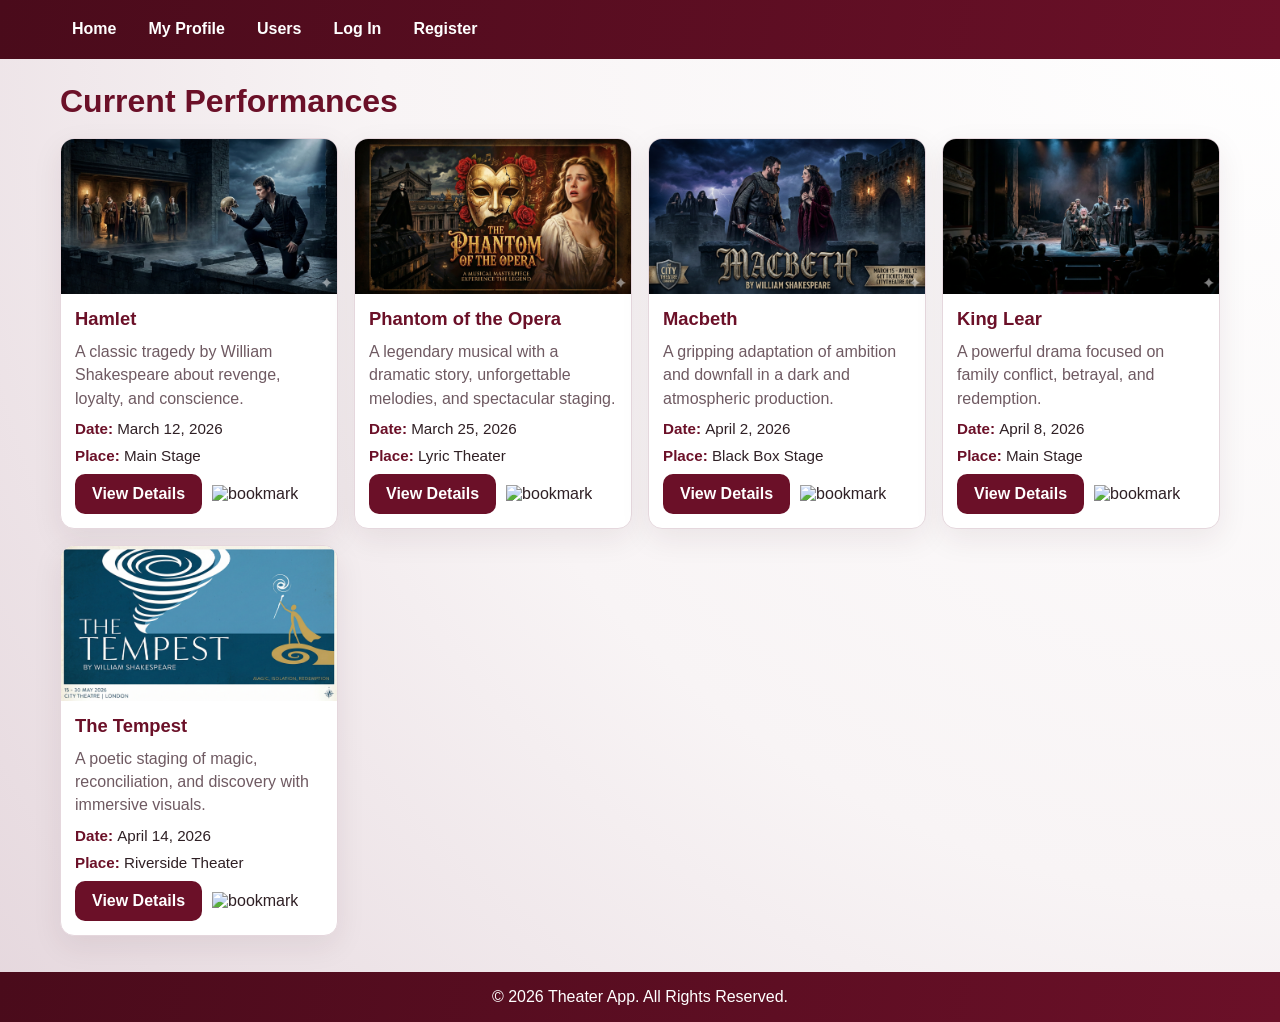
==== commit a5e7a051: "changed bookmark icon" ====
--- a/frontend/index.html
+++ b/frontend/index.html
@@ -35,11 +35,7 @@
                                 <p class="performance-location">Main Stage</p>
                                 <div class="performance-actions">
                                     <a href="play.html" class="base-button card-link">View Details</a>
-                                    <button type="button" class="save-icon-button" aria-label="Save performance" title="Save performance">
-                                        <svg class="save-icon" viewBox="0 0 24 24" aria-hidden="true" focusable="false">
-                                            <path d="M6 3h12a1 1 0 0 1 1 1v17l-7-4-7 4V4a1 1 0 0 1 1-1z"></path>
-                                        </svg>
-                                    </button>
+                                    <img src="assets/bookmark.svg" alt="bookmark" class="bookmark">
                                 </div>
                             </div>
                         </article>
@@ -53,11 +49,7 @@
                                 <p class="performance-location">Lyric Theater</p>
                                 <div class="performance-actions">
                                     <a href="play.html" class="base-button card-link">View Details</a>
-                                    <button type="button" class="save-icon-button" aria-label="Save performance" title="Save performance">
-                                        <svg class="save-icon" viewBox="0 0 24 24" aria-hidden="true" focusable="false">
-                                            <path d="M6 3h12a1 1 0 0 1 1 1v17l-7-4-7 4V4a1 1 0 0 1 1-1z"></path>
-                                        </svg>
-                                    </button>
+                                    <img src="assets/bookmark.svg" alt="bookmark" >
                                 </div>
                             </div>
                         </article>
@@ -71,11 +63,7 @@
                                 <p class="performance-location">Black Box Stage</p>
                                 <div class="performance-actions">
                                     <a href="play.html" class="base-button card-link">View Details</a>
-                                    <button type="button" class="save-icon-button" aria-label="Save performance" title="Save performance">
-                                        <svg class="save-icon" viewBox="0 0 24 24" aria-hidden="true" focusable="false">
-                                            <path d="M6 3h12a1 1 0 0 1 1 1v17l-7-4-7 4V4a1 1 0 0 1 1-1z"></path>
-                                        </svg>
-                                    </button>
+                                    <img src="assets/bookmark.svg" alt="bookmark" >
                                 </div>
                             </div>
                         </article>
@@ -89,11 +77,7 @@
                                 <p class="performance-location">Main Stage</p>
                                 <div class="performance-actions">
                                     <a href="play.html" class="base-button card-link">View Details</a>
-                                    <button type="button" class="save-icon-button" aria-label="Save performance" title="Save performance">
-                                        <svg class="save-icon" viewBox="0 0 24 24" aria-hidden="true" focusable="false">
-                                            <path d="M6 3h12a1 1 0 0 1 1 1v17l-7-4-7 4V4a1 1 0 0 1 1-1z"></path>
-                                        </svg>
-                                    </button>
+                                    <img src="assets/bookmark.svg" alt="bookmark" >
                                 </div>
                             </div>
                         </article>
@@ -107,11 +91,7 @@
                                 <p class="performance-location">Riverside Theater</p>
                                 <div class="performance-actions">
                                     <a href="play.html" class="base-button card-link">View Details</a>
-                                    <button type="button" class="save-icon-button" aria-label="Save performance" title="Save performance">
-                                        <svg class="save-icon" viewBox="0 0 24 24" aria-hidden="true" focusable="false">
-                                            <path d="M6 3h12a1 1 0 0 1 1 1v17l-7-4-7 4V4a1 1 0 0 1 1-1z"></path>
-                                        </svg>
-                                    </button>
+                                    <img src="assets/bookmark.svg" alt="bookmark" >
                                 </div>
                             </div>
                         </article>
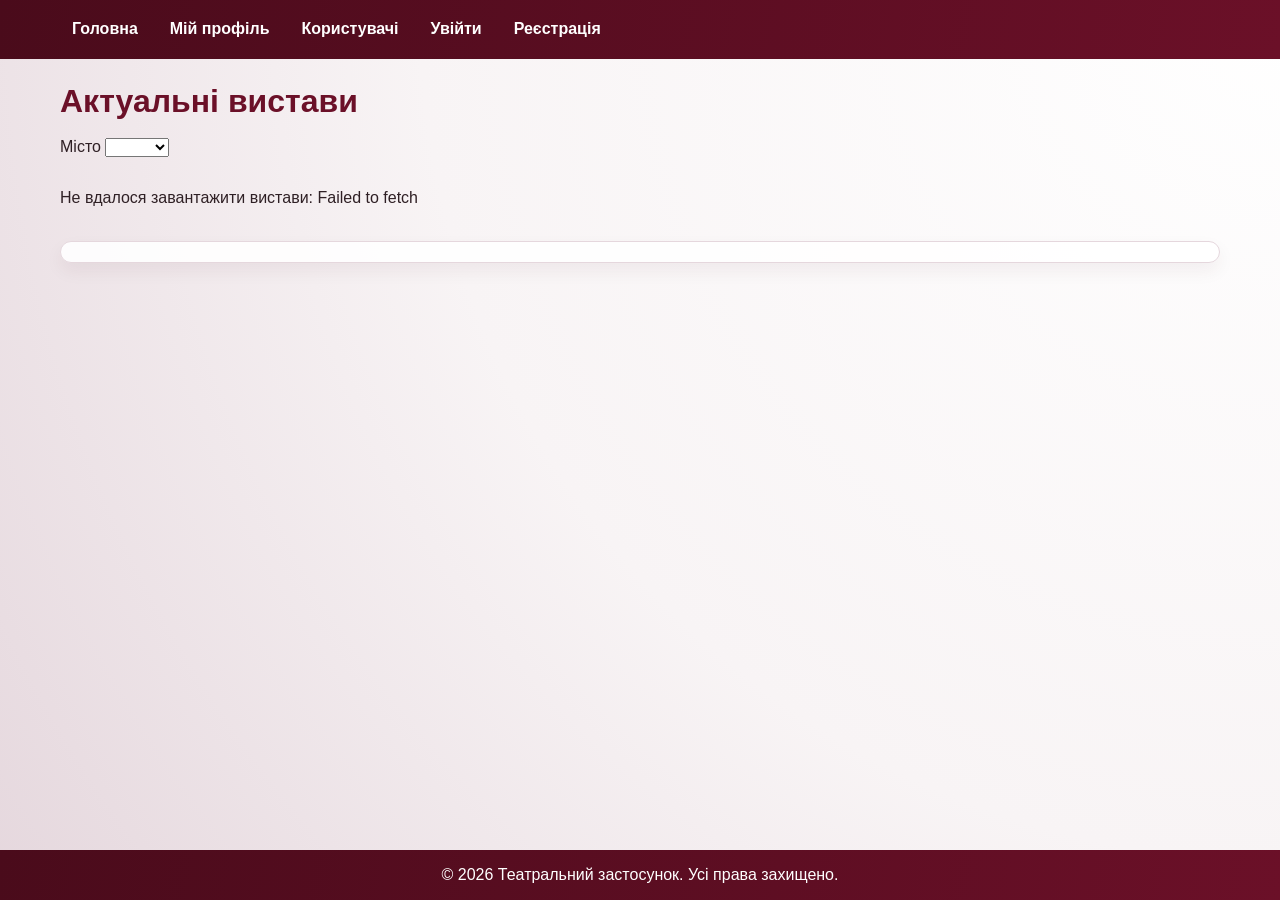
==== commit b94ae560: "lab2" ====
--- a/frontend/index.html
+++ b/frontend/index.html
@@ -1,21 +1,21 @@
 <!doctype html>
-<html lang="en">
+<html lang="uk">
 <head>
     <meta charset="utf-8">
     <meta name="viewport" content="width=device-width, initial-scale=1.0">
-    <title>Theater Performances</title>
+    <title>Театральні вистави</title>
     <link rel="stylesheet" href="styles/css/main.css">
 </head>
 <body>
     <div class="app-container">
         <header class="site-header">
-            <nav class="main-nav" aria-label="Main navigation">
+            <nav class="main-nav" aria-label="Головна навігація">
                 <ul class="nav-list">
-                    <li><a href="index.html" class="nav-link">Home</a></li>
-                    <li><a href="profile.html" class="nav-link">My Profile</a></li>
-                    <li><a href="users.html" class="nav-link">Users</a></li>
-                    <li><a href="login.html" class="nav-link">Log In</a></li>
-                    <li><a href="register.html" class="nav-link">Register</a></li>
+                    <li><a href="index.html" class="nav-link">Головна</a></li>
+                    <li><a href="profile.html" class="nav-link">Мій профіль</a></li>
+                    <li><a href="users.html" class="nav-link">Користувачі</a></li>
+                    <li><a href="login.html" class="nav-link">Увійти</a></li>
+                    <li><a href="register.html" class="nav-link">Реєстрація</a></li>
                 </ul>
             </nav>
         </header>
@@ -23,86 +23,178 @@
         <div class="content-wrapper">
             <main class="main-content">
                 <section class="performances-section">
-                    <h1 class="section-title">Current Performances</h1>
-
-                    <div class="performances-list">
-                        <article class="performance-card">
-                            <img src="assets/hamlet-poster.png" alt="Hamlet performance poster" class="performance-image">
-                            <div class="performance-body">
-                                <h2 class="performance-title">Hamlet</h2>
-                                <p class="performance-desc">A classic tragedy by William Shakespeare about revenge, loyalty, and conscience.</p>
-                                <p class="performance-date">March 12, 2026</p>
-                                <p class="performance-location">Main Stage</p>
-                                <div class="performance-actions">
-                                    <a href="play.html" class="base-button card-link">View Details</a>
-                                    <img src="assets/bookmark.svg" alt="bookmark" class="bookmark">
-                                </div>
-                            </div>
-                        </article>
-
-                        <article class="performance-card">
-                            <img src="assets/phantom-poster.png" alt="Phantom of the Opera poster" class="performance-image">
-                            <div class="performance-body">
-                                <h2 class="performance-title">Phantom of the Opera</h2>
-                                <p class="performance-desc">A legendary musical with a dramatic story, unforgettable melodies, and spectacular staging.</p>
-                                <p class="performance-date">March 25, 2026</p>
-                                <p class="performance-location">Lyric Theater</p>
-                                <div class="performance-actions">
-                                    <a href="play.html" class="base-button card-link">View Details</a>
-                                    <img src="assets/bookmark.svg" alt="bookmark" >
-                                </div>
-                            </div>
-                        </article>
-
-                        <article class="performance-card">
-                            <img src="assets/macbeth-poster.png" alt="Macbeth performance poster" class="performance-image">
-                            <div class="performance-body">
-                                <h2 class="performance-title">Macbeth</h2>
-                                <p class="performance-desc">A gripping adaptation of ambition and downfall in a dark and atmospheric production.</p>
-                                <p class="performance-date">April 2, 2026</p>
-                                <p class="performance-location">Black Box Stage</p>
-                                <div class="performance-actions">
-                                    <a href="play.html" class="base-button card-link">View Details</a>
-                                    <img src="assets/bookmark.svg" alt="bookmark" >
-                                </div>
-                            </div>
-                        </article>
-
-                        <article class="performance-card">
-                            <img src="assets/king-lear-poster.png" alt="King Lear performance poster" class="performance-image">
-                            <div class="performance-body">
-                                <h2 class="performance-title">King Lear</h2>
-                                <p class="performance-desc">A powerful drama focused on family conflict, betrayal, and redemption.</p>
-                                <p class="performance-date">April 8, 2026</p>
-                                <p class="performance-location">Main Stage</p>
-                                <div class="performance-actions">
-                                    <a href="play.html" class="base-button card-link">View Details</a>
-                                    <img src="assets/bookmark.svg" alt="bookmark" >
-                                </div>
-                            </div>
-                        </article>
-
-                        <article class="performance-card">
-                            <img src="assets/tempest-poster.png" alt="The Tempest performance poster" class="performance-image">
-                            <div class="performance-body">
-                                <h2 class="performance-title">The Tempest</h2>
-                                <p class="performance-desc">A poetic staging of magic, reconciliation, and discovery with immersive visuals.</p>
-                                <p class="performance-date">April 14, 2026</p>
-                                <p class="performance-location">Riverside Theater</p>
-                                <div class="performance-actions">
-                                    <a href="play.html" class="base-button card-link">View Details</a>
-                                    <img src="assets/bookmark.svg" alt="bookmark" >
-                                </div>
-                            </div>
-                        </article>
+                    <h1 class="section-title">Актуальні вистави</h1>
+                    <div class="filters-bar">
+                        <label class="filter-label" for="citySelect">Місто</label>
+                        <select id="citySelect" class="filter-select">
+                            <option value="" selected>Завантаження міст...</option>
+                        </select>
                     </div>
+
+                    <div class="performances-list" id="performancesList">
+                        <p>Завантаження вистав...</p>
+                    </div>
+                    <div class="pagination" id="pagination"></div>
                 </section>
             </main>
         </div>
 
         <footer class="site-footer">
-            <p class="footer-text">© 2026 Theater App. All Rights Reserved.</p>
+            <p class="footer-text">© 2026 Театральний застосунок. Усі права захищено.</p>
         </footer>
     </div>
+
+    <script type="module">
+        import { get } from "./RestUtils.js";
+
+        const API_BASE = "http://localhost:8000";
+        const PAGE_SIZE = 12 ;
+        const MAX_VISIBLE_PAGES = 7;
+        const listEl = document.getElementById("performancesList");
+        const paginationEl = document.getElementById("pagination");
+        const citySelect = document.getElementById("citySelect");
+        const fallbackCities = ["Львів", "Київ", "Одеса", "Дніпро", "Харків"];
+
+        const normalizeItems = (data) => Array.isArray(data) ? data : (data?.results || []);
+
+        const buildImageUrl = (play) => {
+            if (play?.image_url) return play.image_url;
+            if (play?.image) {
+                if (play.image.startsWith("http")) return play.image;
+                return `${API_BASE}${play.image}`;
+            }
+            return "assets/hamlet-poster.png";
+        };
+
+        const renderSchedules = (items) => {
+            if (!items.length) {
+                listEl.innerHTML = "<p>Вистав не знайдено.</p>";
+                return;
+            }
+
+            listEl.innerHTML = items.map((item) => {
+                const title = item?.play__name || "Без назви";
+                const desc = item?.play__description || "Опис відсутній.";
+                const author = item?.play__author || "Невідомо";
+                const duration = item?.play__duration || "—";
+                const date = item?.date || "—";
+                const time = item?.time || "—";
+                const theatre = item?.hall__theatre__name || "Невідомо";
+                const hall = item?.hall__name || "Невідомо";
+                const city = item?.hall__theatre__city || "Невідомо";
+                const imageUrl = buildImageUrl({ image: null, image_url: null });
+
+                return `
+                    <article class="performance-card">
+                        <img src="${imageUrl}" alt="Постер: ${title}" class="performance-image" onerror="this.src='assets/hamlet-poster.png'">
+                        <div class="performance-body">
+                            <h2 class="performance-title">${title}</h2>
+                            <p class="performance-date">Дата: ${date} ${time}</p>
+                            <p class="performance-location">Театр: ${theatre}</p>
+                            <p class="performance-location">Тривалість: ${duration} хв</p>
+                            <div class="performance-actions">
+                                <a href="play.html?schedule_id=${item.schedule_id || ""}&play_id=${item.play_id || ""}" class="base-button card-link">Детальніше</a>
+                            </div>
+                        </div>
+                    </article>
+                `;
+            }).join("");
+        };
+
+        const renderPagination = (currentPage, totalCount) => {
+            const totalPages = Math.max(1, Math.ceil(totalCount / PAGE_SIZE));
+
+            if (totalPages <= 1) {
+                paginationEl.innerHTML = "";
+                return;
+            }
+
+            const pages = [];
+            let start = Math.max(1, currentPage - Math.floor(MAX_VISIBLE_PAGES / 2));
+            let end = Math.min(totalPages, start + MAX_VISIBLE_PAGES - 1);
+            start = Math.max(1, end - MAX_VISIBLE_PAGES + 1);
+
+            for (let i = start; i <= end; i += 1) pages.push(i);
+
+            const buttons = [];
+
+            buttons.push(`<button class="page-btn" data-page="${Math.max(1, currentPage - 1)}" ${currentPage === 1 ? "disabled" : ""}>Назад</button>`);
+
+            if (start > 1) {
+                buttons.push(`<button class="page-btn" data-page="1">1</button>`);
+                if (start > 2) buttons.push(`<span class="page-ellipsis">...</span>`);
+            }
+
+            for (const p of pages) {
+                buttons.push(`<button class="page-btn ${p === currentPage ? "is-active" : ""}" data-page="${p}">${p}</button>`);
+            }
+
+            if (end < totalPages) {
+                if (end < totalPages - 1) buttons.push(`<span class="page-ellipsis">...</span>`);
+                buttons.push(`<button class="page-btn" data-page="${totalPages}">${totalPages}</button>`);
+            }
+
+            buttons.push(`<button class="page-btn" data-page="${Math.min(totalPages, currentPage + 1)}" ${currentPage === totalPages ? "disabled" : ""}>Далі</button>`);
+
+            paginationEl.innerHTML = buttons.join("");
+        };
+
+        const loadSchedules = async (page = 1) => {
+            try {
+                const city = citySelect.value || "Львів";
+                const url = `${API_BASE}/api/schedules/with-play/?city=${encodeURIComponent(city)}&page=${page}&limit=${PAGE_SIZE}`;
+                const data = await get(url);
+                renderSchedules(normalizeItems(data));
+                renderPagination(page, data?.count || normalizeItems(data).length);
+            } catch (err) {
+                listEl.innerHTML = `<p>Не вдалося завантажити вистави: ${err.message}</p>`;
+                paginationEl.innerHTML = "";
+            }
+        };
+
+        const setCityOptions = (cities) => {
+            citySelect.innerHTML = "";
+            if (!cities.length) {
+                citySelect.innerHTML = `<option value="">Міст немає</option>`;
+                return;
+            }
+            for (const city of cities) {
+                const option = document.createElement("option");
+                option.value = city;
+                option.textContent = city;
+                citySelect.appendChild(option);
+            }
+            citySelect.value = cities[5];
+        };
+
+        const loadCities = async () => {
+            citySelect.innerHTML = `<option value="">Завантаження міст...</option>`;
+            try {
+                const data = await get(`${API_BASE}/api/theaters/cities/`);
+                const cities = Array.isArray(data) ? data : [];
+                if (!cities.length) throw new Error("Не повернуто жодного міста");
+                setCityOptions(cities);
+            } catch (_) {
+                setCityOptions(fallbackCities);
+            }
+        };
+
+        paginationEl.addEventListener("click", (event) => {
+            const btn = event.target.closest(".page-btn");
+            if (!btn || btn.disabled) return;
+            const page = Number(btn.dataset.page || "1");
+            if (Number.isNaN(page)) return;
+            loadSchedules(page);
+        });
+
+        citySelect.addEventListener("change", () => loadSchedules(1));
+
+        const init = async () => {
+            await loadCities();
+            await loadSchedules(1);
+        };
+
+        init();
+    </script>
 </body>
-</html>+</html>
--- a/frontend/styles/css/main.css
+++ b/frontend/styles/css/main.css
@@ -174,6 +174,7 @@
   display: flex;
   flex-direction: column;
   animation: fade-in 0.4s ease both;
+  height: 100%;
 }
 
 .performance-image {
@@ -189,6 +190,7 @@
   flex-direction: column;
   gap: 10px;
   padding: 14px;
+  flex: 1;
 }
 
 .performance-title {
@@ -207,24 +209,83 @@
 .performance-location {
   margin: 0;
   font-size: 0.95rem;
-}
-
-.performance-date::before {
-  content: "Date: ";
-  font-weight: 700;
-  color: #6b1028;
-}
-
-.performance-location::before {
-  content: "Place: ";
-  font-weight: 700;
-  color: #6b1028;
 }
 
 .card-link {
   margin-top: auto;
   width: -moz-fit-content;
   width: fit-content;
+}
+
+.performance-actions {
+  margin-top: auto;
+  display: flex;
+  align-items: center;
+  gap: 10px;
+}
+
+.card-link {
+  margin-top: 0;
+}
+
+.bookmark::hover {
+  fill: black;
+}
+
+.filters-bar {
+  margin-bottom: 16px;
+}
+
+.pagination {
+  display: flex;
+  flex-wrap: wrap;
+  gap: 8px;
+  align-items: center;
+  justify-content: center;
+  margin-top: 18px;
+  padding: 10px 12px;
+  border-radius: 12px;
+  background: rgba(255, 255, 255, 0.9);
+  border: 1px solid #e5d7dd;
+  box-shadow: 0 8px 18px rgba(65, 21, 36, 0.06);
+}
+
+.page-btn {
+  border: 1px solid #e5d7dd;
+  background: #ffffff;
+  color: #6b1028;
+  padding: 8px 12px;
+  border-radius: 10px;
+  font-weight: 700;
+  cursor: pointer;
+  min-width: 40px;
+  transition: transform 0.2s ease, box-shadow 0.2s ease, background 0.2s ease, color 0.2s ease, border-color 0.2s ease;
+}
+
+.page-btn:hover:not(:disabled) {
+  transform: translateY(-1px);
+  box-shadow: 0 8px 18px rgba(65, 21, 36, 0.12);
+  background: #f3e7ea;
+  border-color: #6b1028;
+}
+
+.page-btn:disabled {
+  opacity: 0.45;
+  cursor: not-allowed;
+  box-shadow: none;
+}
+
+.page-btn.is-active {
+  background: #6b1028;
+  color: #ffffff;
+  border-color: #6b1028;
+  box-shadow: 0 10px 20px rgba(65, 21, 36, 0.18);
+}
+
+.page-ellipsis {
+  color: #6f5a62;
+  font-weight: 700;
+  padding: 0 6px;
 }
 
 .play-split-layout {
@@ -299,6 +360,42 @@
 .seat-instruction {
   margin: 0 0 14px;
   color: #6f5a62;
+}
+
+.seat-legend {
+  display: flex;
+  gap: 14px;
+  align-items: center;
+  flex-wrap: wrap;
+  margin: 0 0 14px;
+  color: #6f5a62;
+  font-size: 0.9rem;
+}
+
+.seat-legend-item {
+  display: inline-flex;
+  align-items: center;
+  gap: 6px;
+}
+
+.seat-legend-dot {
+  width: 14px;
+  height: 14px;
+  border-radius: 50%;
+  border: 1px solid #e5d7dd;
+  background: #ffffff;
+}
+.seat-legend-dot.is-available {
+  background: #ffffff;
+  border-color: #6b1028;
+}
+.seat-legend-dot.is-sold {
+  background: #c9c9c9;
+  border-color: #a5a5a5;
+}
+.seat-legend-dot.is-selected {
+  background: #6b1028;
+  border-color: #6b1028;
 }
 
 .seat-map {
@@ -367,15 +464,34 @@
   cursor: pointer;
   transition: background-color 0.2s ease, color 0.2s ease, border-color 0.2s ease;
 }
-.seat-label:hover {
-  border-color: #6b1028;
-  background-color: #f3e7ea;
-}
 
 .seat-checkbox:checked + .seat-label {
   background-color: #6b1028;
   border-color: #6b1028;
   color: #ffffff;
+}
+
+.seat-label.is-available {
+  border-color: #6b1028;
+  background-color: #ffffff;
+}
+.seat-label.is-available:hover {
+  border-color: #6b1028;
+  background-color: #f3e7ea;
+}
+
+.seat-label.is-sold,
+.seat-checkbox:disabled + .seat-label {
+  background-color: #c9c9c9;
+  border-color: #a5a5a5;
+  color: #6b6b6b;
+  cursor: not-allowed;
+}
+.seat-label.is-sold:hover,
+.seat-checkbox:disabled + .seat-label:hover {
+  background-color: #c9c9c9;
+  border-color: #a5a5a5;
+  color: #6b6b6b;
 }
 
 .seat-continue {
@@ -639,47 +755,3 @@
   font-size: 0.85rem;
   font-weight: 700;
 }/*# sourceMappingURL=main.css.map */
-.performance-actions {
-  margin-top: auto;
-  display: flex;
-  align-items: center;
-  gap: 10px;
-}
-
-.card-link {
-  margin-top: 0;
-}
-
-.save-icon-button {
-  width: 38px;
-  height: 38px;
-  border: 1px solid #6b1028;
-  border-radius: 10px;
-  background-color: transparent;
-  color: #6b1028;
-  display: inline-flex;
-  align-items: center;
-  justify-content: center;
-  cursor: pointer;
-  transition: background-color 0.2s ease, color 0.2s ease, border-color 0.2s ease;
-}
-
-.save-icon-button:hover {
-  background-color: #6b1028;
-  color: #ffffff;
-  border-color: #6b1028;
-}
-
-.save-icon {
-  width: 18px;
-  height: 18px;
-  display: block;
-  fill: transparent;
-  stroke: currentColor;
-  stroke-width: 2;
-  transition: fill 0.2s ease;
-}
-
-.save-icon-button:hover .save-icon {
-  fill: currentColor;
-}
